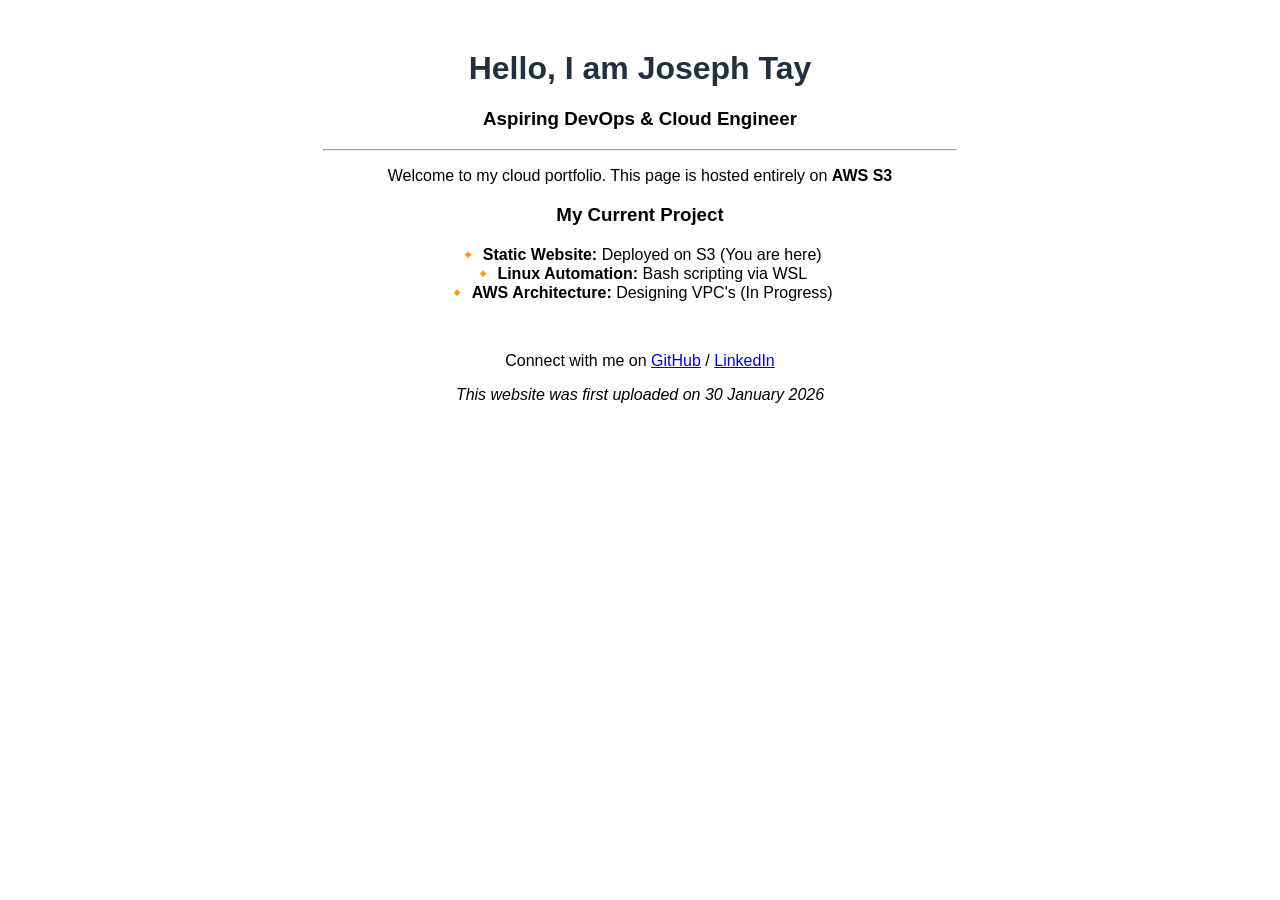
==== index.html @ 8193d153 "minor edit" ====
<!DOCTYPE html>
<html>
    <head>

        <title> [Joseph Tay] - Cloud Portfolio </title>
                <meta charset="UTF-8">
        <style>
            body { font-family: sans-serif; text-align: center; margin-top: 50px; }
            h1 { color: #232f3e; } /* Amazon Dark Blue */
        </style>
    </head>

<body>
    
    <h1>Hello, I am Joseph Tay</h1>
    <h3>Aspiring DevOps & Cloud Engineer</h3>
    <hr width="50%">

    <p>
        Welcome to my cloud portfolio.
        This page is hosted entirely on <strong>AWS S3</strong>
    </p>

</p> 

<h3>My Current Project</h3>
<ul style="list-style-type: none; padding: 0;">
    <li>🔸 <strong> Static Website:</strong> Deployed on S3 (You are here)</li>
    <li>🔸 <strong>Linux Automation:</strong> Bash scripting via WSL</li>
    <li>🔸 <strong>AWS Architecture:</strong> Designing VPC's (In Progress)</li>
</ul>

  <br> 
  <p>
    Connect with me on
    <a href="https://github.com/galaxymeowaz" target="_blank">GitHub</a>
    /
    <a href="https://www.linkedin.com/in/joseph-tay-az/" target="_blank">LinkedIn</a> 
</p>

    <p><em>This website was first uploaded on 30 January 2026</em></p>

  </body>
  </html>
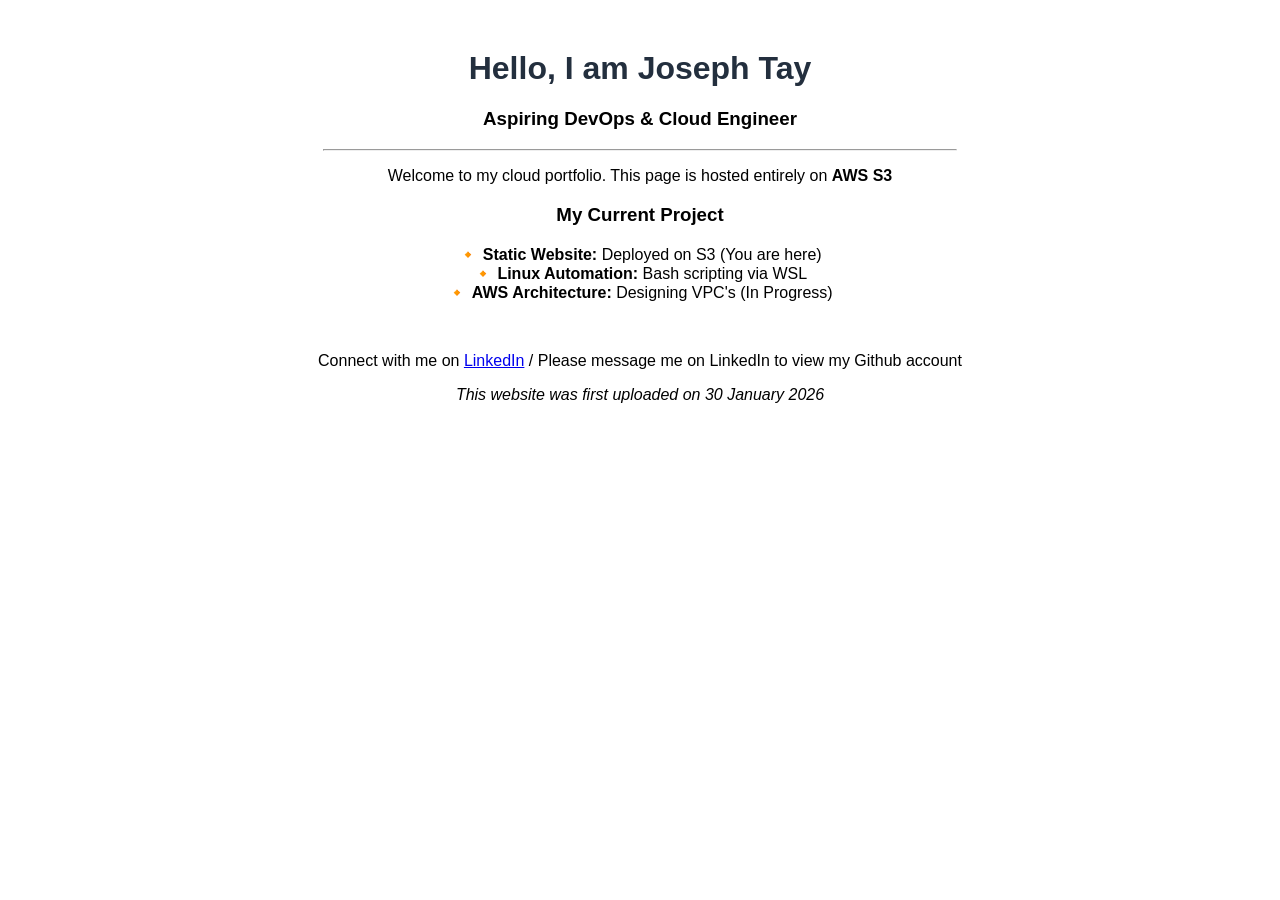
==== commit 61efb54e: "Removed GitHub link to website HTML" ====
--- a/index.html
+++ b/index.html
@@ -33,9 +33,10 @@
   <br> 
   <p>
     Connect with me on
-    <a href="https://github.com/galaxymeowaz" target="_blank">GitHub</a>
+    <a href="https://www.linkedin.com/in/joseph-tay-az/" target="_blank">LinkedIn</a> 
     /
-    <a href="https://www.linkedin.com/in/joseph-tay-az/" target="_blank">LinkedIn</a> 
+    Please message me on LinkedIn to view my Github account
+    
 </p>
 
     <p><em>This website was first uploaded on 30 January 2026</em></p>
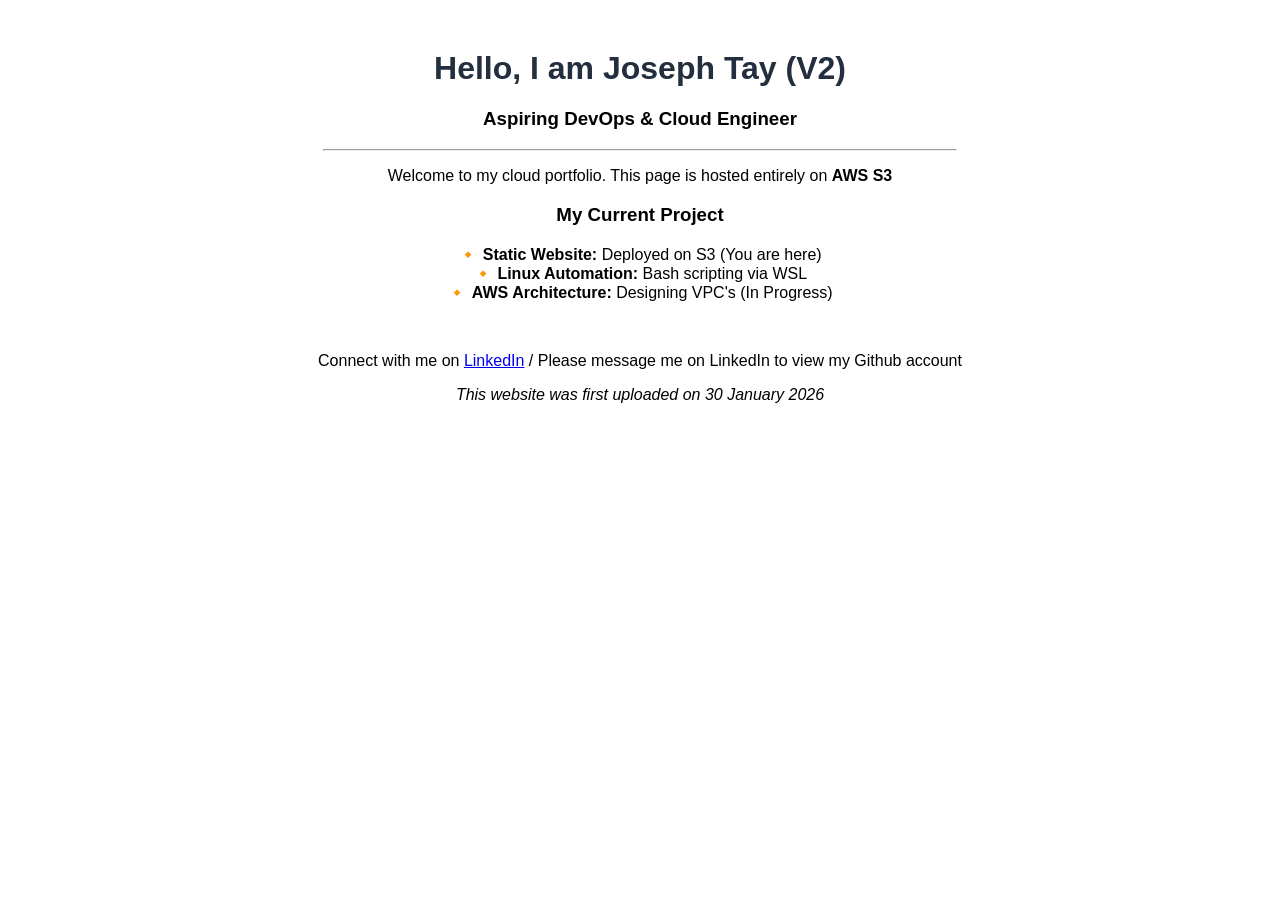
==== commit 0a3f03a7: "test: verify automated deployment" ====
--- a/index.html
+++ b/index.html
@@ -12,7 +12,7 @@
 
 <body>
     
-    <h1>Hello, I am Joseph Tay</h1>
+    <h1>Hello, I am Joseph Tay (V2)</h1>
     <h3>Aspiring DevOps & Cloud Engineer</h3>
     <hr width="50%">
 
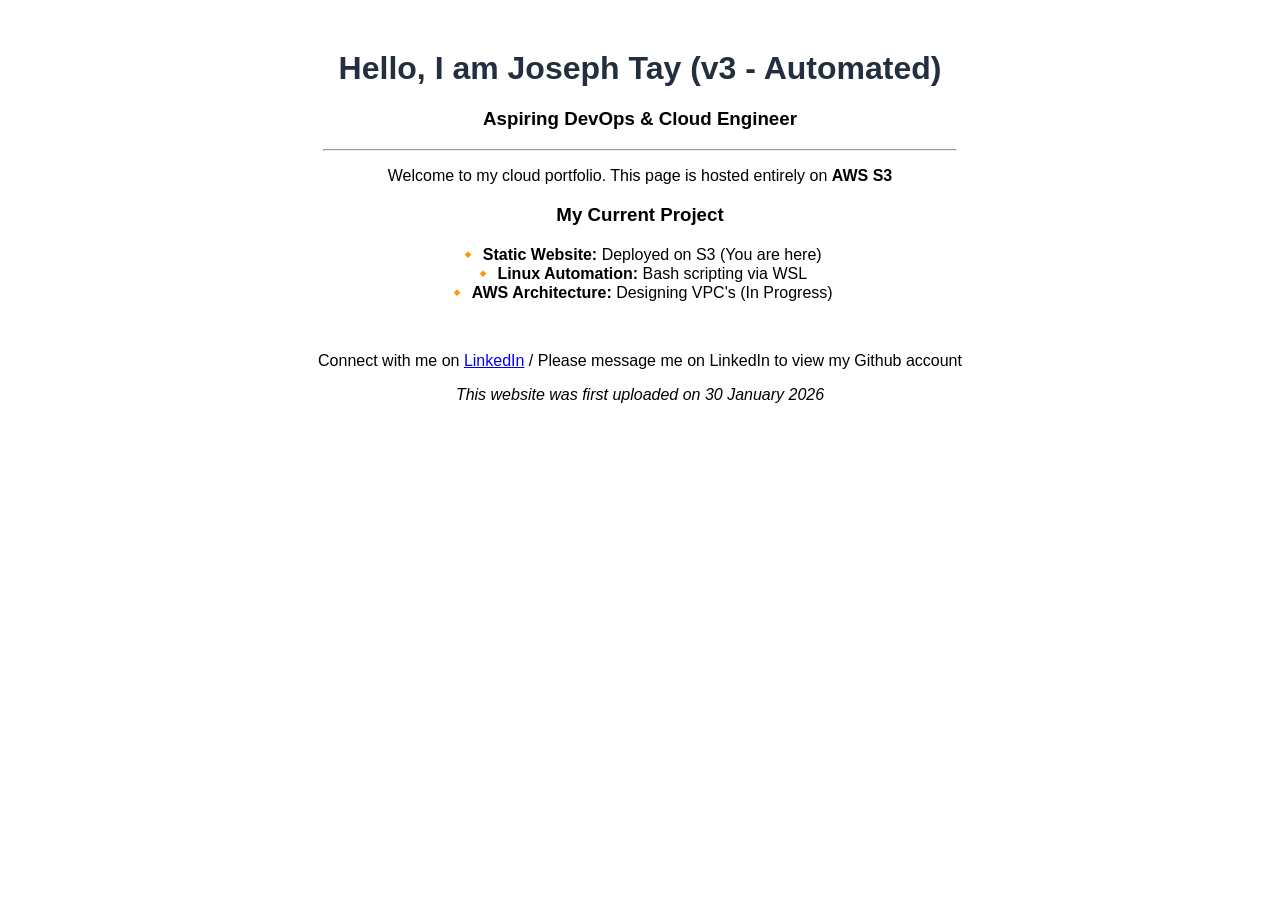
==== commit aefe9a46: "feat: added cache invalidation" ====
--- a/index.html
+++ b/index.html
@@ -12,7 +12,7 @@
 
 <body>
     
-    <h1>Hello, I am Joseph Tay (V2)</h1>
+    <h1>Hello, I am Joseph Tay (v3 - Automated)</h1>
     <h3>Aspiring DevOps & Cloud Engineer</h3>
     <hr width="50%">
 
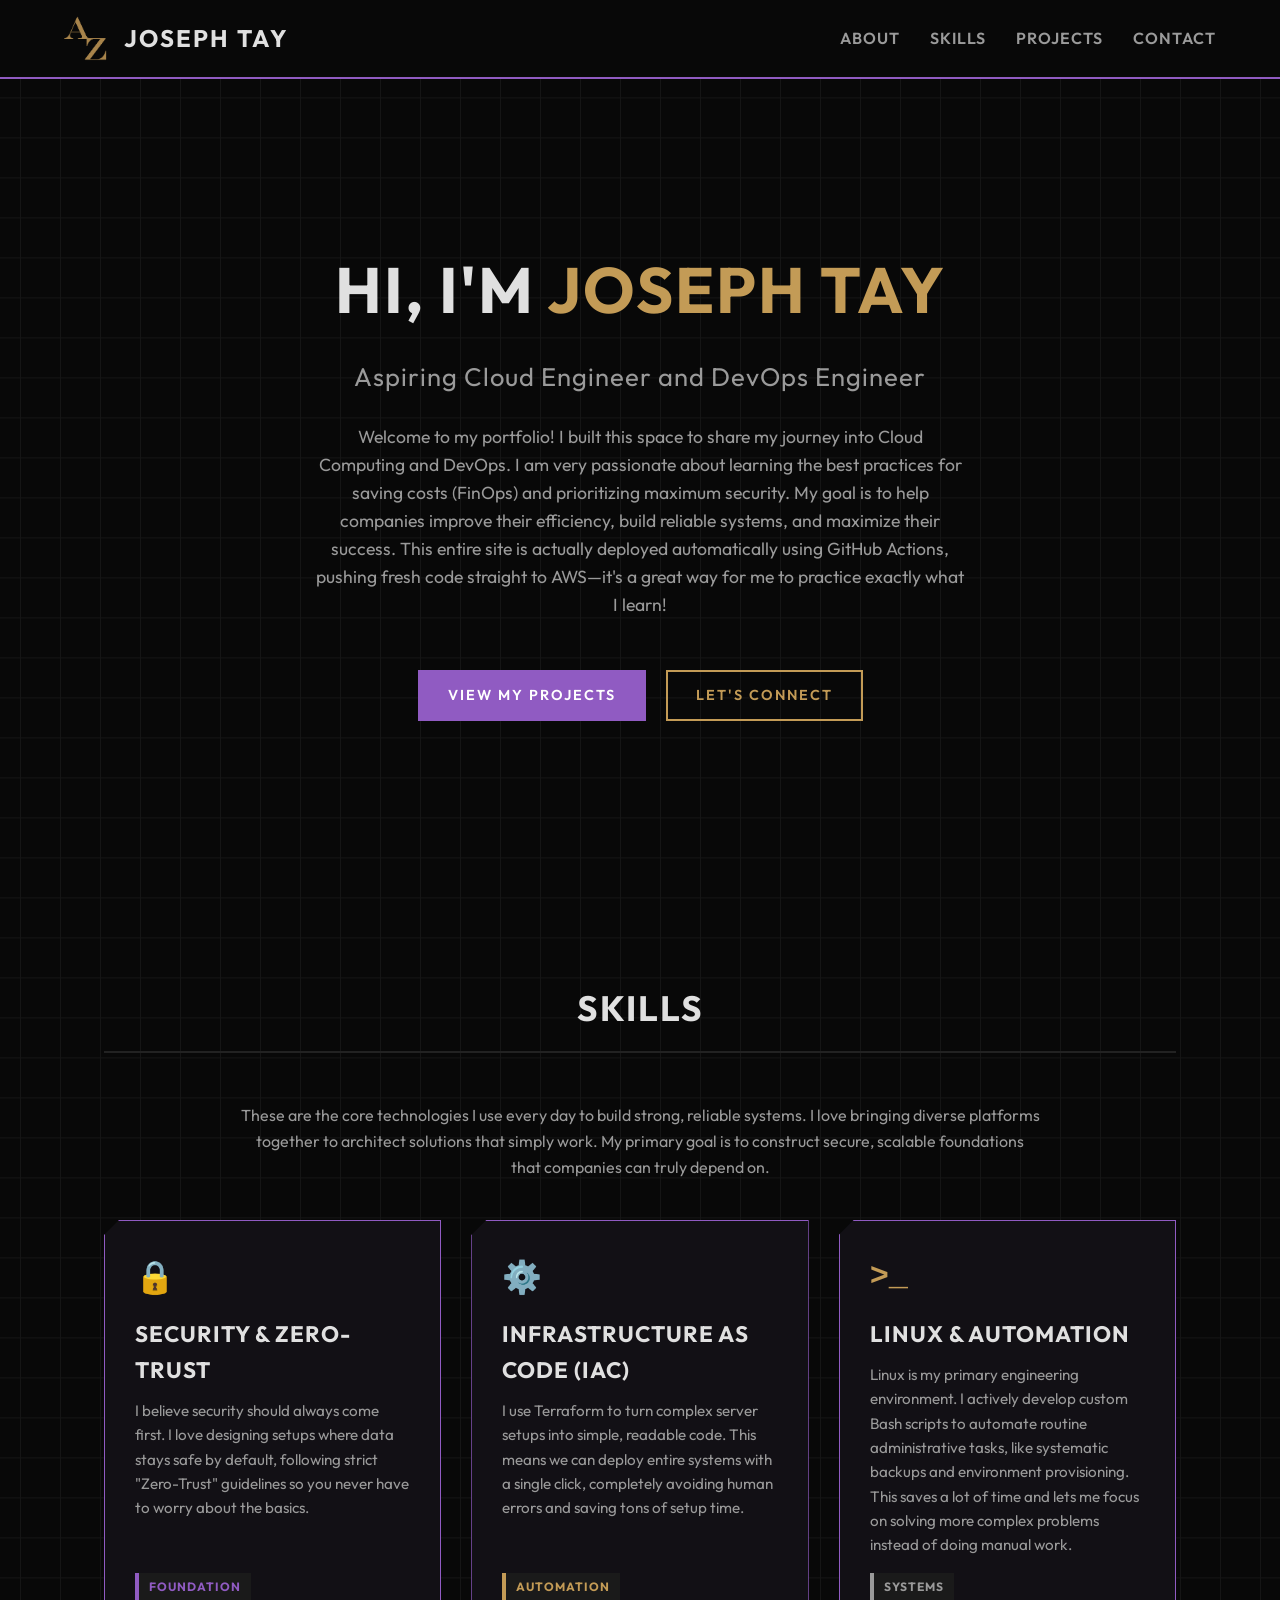
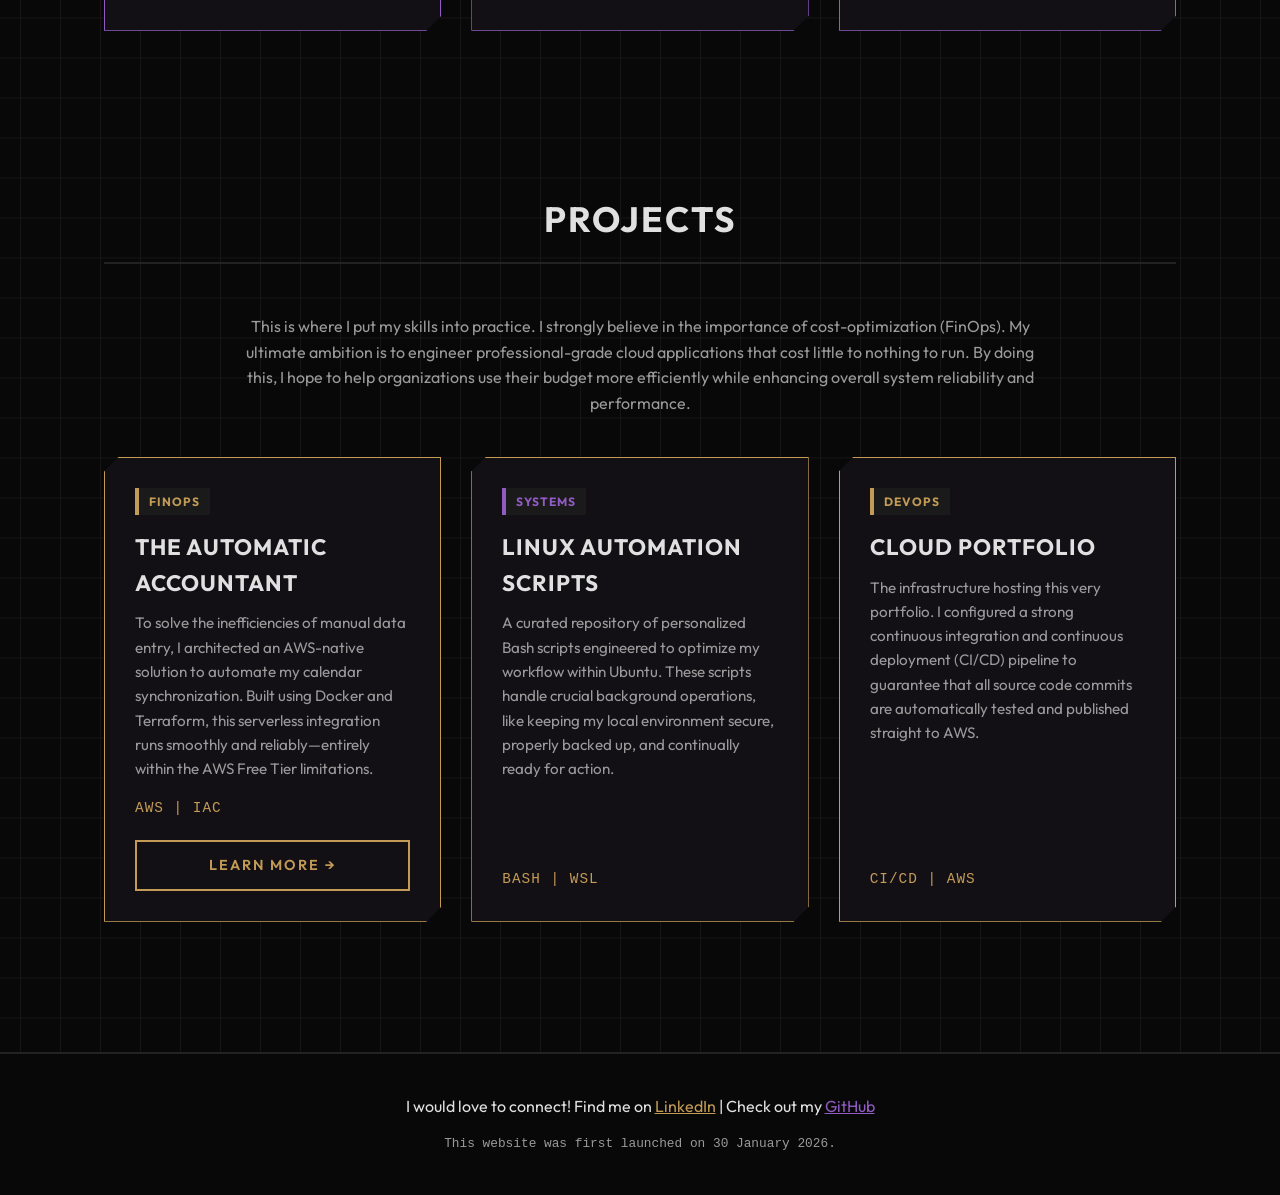
==== commit 203faab4: "Updated aztay.org website together with making other minor changes." ====
--- a/index.html
+++ b/index.html
@@ -1,45 +1,164 @@
 <!DOCTYPE html>
-<html>
-    <head>
+<html lang="en">
 
-        <title> [Joseph Tay] - Cloud Portfolio </title>
-                <meta charset="UTF-8">
-        <style>
-            body { font-family: sans-serif; text-align: center; margin-top: 50px; }
-            h1 { color: #232f3e; } /* Amazon Dark Blue */
-        </style>
-    </head>
+<head>
+    <meta charset="UTF-8">
+    <meta name="viewport" content="width=device-width, initial-scale=1.0">
+    <title>Joseph Tay - Cloud Engineer & DevOps Portfolio</title>
+
+    <!-- SEO Meta Tags -->
+    <meta name="description"
+        content="Joseph Tay's professional portfolio. Discover my journey into Cloud Computing, DevOps, AWS architecture, Terraform, and zero-cost serverless applications.">
+    <meta name="keywords"
+        content="Joseph Tay, Cloud Engineer, DevOps Engineer, AWS, Terraform, Docker, FinOps, Cloud Portfolio, Serverless, Automation">
+    <meta name="author" content="Joseph Tay">
+
+    <!-- Open Graph / Social -->
+    <meta property="og:type" content="website">
+    <meta property="og:title" content="Joseph Tay - Cloud Engineer & DevOps Portfolio">
+    <meta property="og:description"
+        content="Welcome to my professional portfolio. Discover my journey into Cloud Computing, DevOps, AWS, and zero cost architecture.">
+    <meta property="og:site_name" content="Joseph Tay Portfolio">
+
+    <!-- Twitter -->
+    <meta name="twitter:card" content="summary_large_image">
+    <meta name="twitter:title" content="Joseph Tay - Cloud Engineer Portfolio">
+    <meta name="twitter:description"
+        content="Explore my Cloud Engineering projects, AWS infrastructure, and Terraform deployments.">
+
+    <link rel="icon" type="image/png" href="assets/AZ_Tay_Logo_New.png">
+    <link href="https://fonts.googleapis.com/css2?family=Outfit:wght@300;400;600;700&display=swap" rel="stylesheet">
+    <link rel="stylesheet" href="style.css">
+</head>
 
 <body>
-    
-    <h1>Hello, I am Joseph Tay (v3 - Automated)</h1>
-    <h3>Aspiring DevOps & Cloud Engineer</h3>
-    <hr width="50%">
+    <header class="navbar">
+        <a href="index.html" class="logo-container" style="text-decoration: none;">
+            <img src="assets/AZ_Tay_Logo_New.png" alt="AZ Tay Logo" class="logo">
+            <span class="logo-text">Joseph Tay</span>
+        </a>
+        <div class="menu-toggle" id="mobile-menu">
+            <span class="bar"></span>
+            <span class="bar"></span>
+            <span class="bar"></span>
+        </div>
+        <nav>
+            <ul class="nav-links" id="nav-links">
+                <li><a href="#about" class="nav-item">About</a></li>
+                <li><a href="#skills" class="nav-item">Skills</a></li>
+                <li><a href="#projects" class="nav-item">Projects</a></li>
+                <li><a href="https://www.linkedin.com/in/joseph-tay-az/" target="_blank" class="nav-item">Contact</a>
+                </li>
+            </ul>
+        </nav>
+    </header>
 
-    <p>
-        Welcome to my cloud portfolio.
-        This page is hosted entirely on <strong>AWS S3</strong>
-    </p>
+    <main>
+        <section id="about" class="hero">
+            <h1>Hi, I'm <span class="accent-gold">Joseph Tay</span></h1>
+            <h3>Aspiring Cloud Engineer and DevOps Engineer</h3>
+            <p>Welcome to my portfolio! I built this space to share my journey into Cloud Computing and DevOps. I am
+                very passionate about learning the best practices for saving costs (FinOps) and prioritizing maximum
+                security.
+                My goal is to help companies improve their efficiency, build reliable systems, and maximize their
+                success. This entire site is actually deployed automatically using GitHub Actions, pushing fresh code
+                straight to AWS—it's a great way for me to practice exactly what I learn!</p>
+            <div class="btn-group">
+                <a href="#projects" class="btn btn-primary">View My Projects</a>
+                <a href="https://www.linkedin.com/in/joseph-tay-az/" target="_blank" class="btn btn-secondary">Let's
+                    Connect</a>
+            </div>
+        </section>
 
-</p> 
+        <!-- SKILLS SECTION -->
+        <section id="skills" class="content-section">
+            <h2 class="section-title">Skills</h2>
+            <p
+                style="text-align: center; margin-bottom: 40px; color: var(--text-secondary); max-width: 800px; margin-left: auto; margin-right: auto;">
+                These are the core technologies I use every day to build strong, reliable systems. I love bringing
+                diverse platforms together to architect solutions that simply work. My primary goal is to construct
+                secure, scalable foundations that companies can truly depend on.
+            </p>
+            <div class="skills-grid">
+                <div class="skill-card hardware-box">
+                    <div class="skill-icon">🔒</div>
+                    <h3 class="skill-title">Security & Zero-Trust</h3>
+                    <p class="skill-desc">I believe security should always come first. I love designing setups where
+                        data stays safe by default, following strict "Zero-Trust" guidelines so you never have to worry
+                        about the basics.</p>
+                    <span class="badge badge-purple">FOUNDATION</span>
+                </div>
+                <div class="skill-card hardware-box">
+                    <div class="skill-icon">⚙️</div>
+                    <h3 class="skill-title">Infrastructure as Code (IaC)</h3>
+                    <p class="skill-desc">I use Terraform to turn complex server setups into simple, readable code. This
+                        means we can deploy entire systems with a single click, completely avoiding human errors and
+                        saving tons of setup time.</p>
+                    <span class="badge badge-gold">AUTOMATION</span>
+                </div>
+                <div class="skill-card hardware-box">
+                    <div class="skill-icon" style="font-family: monospace; font-weight: bold;">>_</div>
+                    <h3 class="skill-title">Linux & Automation</h3>
+                    <p class="skill-desc">Linux is my primary engineering environment. I actively develop custom
+                        Bash scripts to automate routine administrative tasks, like systematic backups and
+                        environment provisioning. This saves a lot of time and lets me focus on solving more complex
+                        problems instead of doing manual work.</p>
+                    <span class="badge badge-grey">SYSTEMS</span>
+                </div>
+            </div>
+        </section>
 
-<h3>My Current Project</h3>
-<ul style="list-style-type: none; padding: 0;">
-    <li>🔸 <strong> Static Website:</strong> Deployed on S3 (You are here)</li>
-    <li>🔸 <strong>Linux Automation:</strong> Bash scripting via WSL</li>
-    <li>🔸 <strong>AWS Architecture:</strong> Designing VPC's (In Progress)</li>
-</ul>
+        <!-- PROJECTS SECTION -->
+        <section id="projects" class="content-section">
+            <h2 class="section-title">Projects</h2>
+            <p
+                style="text-align: center; margin-bottom: 40px; color: var(--text-secondary); max-width: 800px; margin-left: auto; margin-right: auto;">
+                This is where I put my skills into practice. I strongly believe in the importance of cost-optimization
+                (FinOps). My ultimate ambition is to engineer professional-grade cloud applications that cost little to
+                nothing to run. By doing this, I hope to help organizations use their budget more efficiently while
+                enhancing overall system reliability and performance.
+            </p>
+            <div class="projects-grid">
+                <div class="project-card hardware-box cursor-pointer"
+                    onclick="window.location.href='automatic-accountant-details.html'">
+                    <span class="badge badge-gold" style="margin-top: 0; margin-bottom: 15px;">FINOPS</span>
+                    <h3 class="project-title">The Automatic Accountant</h3>
+                    <p class="project-desc">To solve the inefficiencies of manual data entry, I architected an
+                        AWS-native solution to automate my calendar synchronization. Built using Docker and Terraform,
+                        this serverless integration runs smoothly and reliably—entirely within the AWS Free Tier
+                        limitations.</p>
+                    <div class="tech-font" style="margin-top: 15px;">AWS | IaC</div>
+                    <a href="automatic-accountant-details.html" class="btn btn-secondary"
+                        style="margin-top: 20px; width: 100%; text-align: center;">Learn More &rarr;</a>
+                </div>
+                <div class="project-card hardware-box">
+                    <span class="badge badge-purple" style="margin-top: 0; margin-bottom: 15px;">SYSTEMS</span>
+                    <h3 class="project-title">Linux Automation Scripts</h3>
+                    <p class="project-desc">A curated repository of personalized Bash scripts engineered to optimize my
+                        workflow within Ubuntu. These scripts handle crucial background operations, like keeping
+                        my local environment secure, properly backed up, and continually ready for action.</p>
+                    <div class="tech-font" style="margin-top: 15px;">BASH | WSL</div>
+                </div>
+                <div class="project-card hardware-box">
+                    <span class="badge badge-gold" style="margin-top: 0; margin-bottom: 15px;">DEVOPS</span>
+                    <h3 class="project-title">Cloud Portfolio</h3>
+                    <p class="project-desc">The infrastructure hosting this very portfolio. I configured a strong
+                        continuous integration and continuous deployment (CI/CD) pipeline to guarantee that all source
+                        code commits are automatically tested and published straight to AWS.</p>
+                    <div class="tech-font" style="margin-top: 15px;">CI/CD | AWS</div>
+                </div>
+            </div>
+        </section>
+    </main>
 
-  <br> 
-  <p>
-    Connect with me on
-    <a href="https://www.linkedin.com/in/joseph-tay-az/" target="_blank">LinkedIn</a> 
-    /
-    Please message me on LinkedIn to view my Github account
-    
-</p>
+    <footer>
+        <p>I would love to connect! Find me on <a href="https://www.linkedin.com/in/joseph-tay-az/" target="_blank"
+                class="accent-gold">LinkedIn</a> | Check out my <a href="https://github.com/galaxymeowaz"
+                target="_blank" class="accent-purple">GitHub</a></p>
+        <p class="footer-note">This website was first launched on 30 January 2026.</p>
+    </footer>
 
-    <p><em>This website was first uploaded on 30 January 2026</em></p>
+    <script src="script.js"></script>
+</body>
 
-  </body>
-  </html>+</html>
--- a/style.css
+++ b/style.css
@@ -0,0 +1,517 @@
+/* Typography and General Setup */
+:root {
+    --bg-dark: #080808;
+    /* Pure dark base for Tron aesthetic */
+    --pane-bg: #121015;
+    /* Solid dark, no transparency/blur */
+    --pane-border: #c39b56;
+    /* Solid gold/brass border for steampunk */
+
+    --accent-gold: #c39b56;
+    --accent-purple: #905bc2;
+    --text-primary: #e0e0e0;
+    --text-secondary: #9a9a9a;
+}
+
+* {
+    margin: 0;
+    padding: 0;
+    box-sizing: border-box;
+}
+
+html {
+    scroll-behavior: auto;
+    /* Removed smooth scroll if it causes lag */
+}
+
+body {
+    font-family: 'Outfit', sans-serif;
+    background-color: var(--bg-dark);
+    /* Sharp, high-contrast grid lines, NO linear gradients parsing every frame */
+    background-image:
+        linear-gradient(#151515 1px, transparent 1px),
+        linear-gradient(90deg, #151515 1px, transparent 1px);
+    background-size: 40px 40px;
+    background-position: center center;
+    color: var(--text-primary);
+    line-height: 1.6;
+    overflow-x: hidden;
+}
+
+/* Scrollbar Styling */
+::-webkit-scrollbar {
+    width: 10px;
+}
+
+::-webkit-scrollbar-track {
+    background: var(--bg-dark);
+    border-left: 1px solid #1f1f1f;
+}
+
+::-webkit-scrollbar-thumb {
+    background: var(--accent-purple);
+    border-radius: 0;
+    /* Sharp corners */
+}
+
+::-webkit-scrollbar-thumb:hover {
+    background: var(--accent-gold);
+}
+
+/* Typography Utility */
+.accent-gold {
+    color: var(--accent-gold);
+    /* No text shadow */
+}
+
+.accent-purple {
+    color: var(--accent-purple);
+}
+
+.tech-font {
+    font-family: 'Consolas', 'Courier New', monospace;
+    font-size: 0.9em;
+    color: var(--accent-gold);
+    text-transform: uppercase;
+    letter-spacing: 1px;
+}
+
+/* Hardware Box (Replaces Glass Panel) */
+.hardware-box {
+    background: var(--pane-bg);
+    border: 1px solid var(--pane-border);
+    /* Cut corner effect via clip-path for Tron/Steampunk hybrid */
+    clip-path: polygon(15px 0, 100% 0, 100% calc(100% - 15px), calc(100% - 15px) 100%, 0 100%, 0 15px);
+    position: relative;
+    box-shadow: none;
+    /* No laggy box-shadows */
+    transition: transform 0.1s ease-out;
+    /* Ultra fast transition */
+}
+
+/* Navbar */
+.navbar {
+    position: fixed;
+    top: 0;
+    width: 100%;
+    padding: 1rem 5%;
+    display: flex;
+    justify-content: space-between;
+    align-items: center;
+    z-index: 1000;
+    background: #080808;
+    /* Solid color, no backdrop-filter blur! */
+    border-bottom: 2px solid var(--accent-purple);
+}
+
+.logo-container {
+    display: flex;
+    align-items: center;
+    gap: 15px;
+}
+
+.logo {
+    width: 45px;
+    height: auto;
+}
+
+.logo-text {
+    font-size: 1.5rem;
+    font-weight: 700;
+    color: var(--text-primary);
+    letter-spacing: 2px;
+    text-transform: uppercase;
+}
+
+.nav-links {
+    list-style: none;
+    display: flex;
+    gap: 30px;
+}
+
+.nav-links a {
+    text-decoration: none;
+    color: var(--text-secondary);
+    font-weight: 600;
+    text-transform: uppercase;
+    letter-spacing: 1px;
+    transition: color 0.2s;
+}
+
+.nav-links a:hover {
+    color: var(--accent-gold);
+}
+
+/* Mobile Menu Toggle */
+.menu-toggle {
+    display: none;
+    flex-direction: column;
+    justify-content: space-between;
+    width: 30px;
+    height: 21px;
+    cursor: pointer;
+    z-index: 2000;
+    margin-top: 5px;
+    /* Adjust alignment to visual center alongside logo */
+    margin-left: auto;
+    margin-right: 15px;
+}
+
+.menu-toggle .bar {
+    height: 3px;
+    width: 100%;
+    background-color: var(--accent-gold);
+    border-radius: 0;
+    transition: all 0.3s ease;
+}
+
+/* Buttons */
+.btn-group {
+    display: flex;
+    gap: 20px;
+    justify-content: center;
+    margin-top: 50px;
+    /* Centered and lowered */
+}
+
+.btn {
+    padding: 12px 28px;
+    border-radius: 0;
+    /* Sharp mechanical corners */
+    text-decoration: none;
+    font-weight: 600;
+    letter-spacing: 2px;
+    text-transform: uppercase;
+    font-size: 0.9rem;
+    transition: background 0.2s, color 0.2s;
+    cursor: pointer;
+    border: 2px solid transparent;
+}
+
+.btn-primary {
+    background: var(--accent-purple);
+    color: #fff;
+}
+
+.btn-primary:hover {
+    background: var(--bg-dark);
+    color: var(--accent-purple);
+    border-color: var(--accent-purple);
+}
+
+.btn-secondary {
+    background: transparent;
+    color: var(--accent-gold);
+    border-color: var(--accent-gold);
+}
+
+.btn-secondary:hover {
+    background: var(--accent-gold);
+    color: var(--bg-dark);
+}
+
+/* Badges */
+.badge {
+    display: inline-block;
+    padding: 4px 10px;
+    border-radius: 0;
+    /* Sharp */
+    font-size: 0.75rem;
+    letter-spacing: 1px;
+    text-transform: uppercase;
+    font-weight: 700;
+    margin-top: 15px;
+    border-left: 4px solid;
+}
+
+.badge-gold {
+    background: #1a1a1a;
+    color: var(--accent-gold);
+    border-left-color: var(--accent-gold);
+}
+
+.badge-purple {
+    background: #1a1a1a;
+    color: var(--accent-purple);
+    border-left-color: var(--accent-purple);
+}
+
+.badge-grey {
+    background: #1a1a1a;
+    color: var(--text-secondary);
+    border-left-color: var(--text-secondary);
+}
+
+/* Hero Section */
+.hero {
+    min-height: 100vh;
+    display: flex;
+    flex-direction: column;
+    justify-content: center;
+    align-items: center;
+    text-align: center;
+    padding: 100px 5% 40px;
+    /* Added significant padding-top so the fixed header doesn't cover title */
+    margin: 0 auto;
+    position: relative;
+    max-width: 900px;
+    background: transparent;
+    border: none;
+}
+
+.hero h1 {
+    font-size: 4rem;
+    font-weight: 700;
+    text-transform: uppercase;
+    letter-spacing: 2px;
+    margin-bottom: 15px;
+}
+
+.hero h3 {
+    font-size: 1.6rem;
+    font-weight: 400;
+    color: var(--text-secondary);
+    margin-bottom: 25px;
+    letter-spacing: 1px;
+}
+
+.hero p {
+    font-size: 1.1rem;
+    max-width: 650px;
+    color: var(--text-secondary);
+}
+
+/* Section Common */
+.content-section {
+    padding: 80px 5%;
+    max-width: 1200px;
+    margin: 0 auto;
+}
+
+.section-title {
+    font-size: 2.2rem;
+    text-align: center;
+    margin-bottom: 50px;
+    text-transform: uppercase;
+    letter-spacing: 2px;
+    border-bottom: 2px solid #222;
+    padding-bottom: 15px;
+}
+
+/* Projects Grid */
+.projects-grid,
+.skills-grid {
+    display: grid;
+    grid-template-columns: repeat(auto-fit, minmax(280px, 1fr));
+    gap: 30px;
+}
+
+.project-card,
+.skill-card {
+    padding: 30px;
+    display: flex;
+    flex-direction: column;
+    align-items: flex-start;
+}
+
+.project-card:hover {
+    transform: scale(1.02);
+    /* Very subtle, no heavy shadow calculation */
+    border-color: var(--accent-purple);
+}
+
+.cursor-pointer {
+    cursor: pointer;
+}
+
+.project-icon,
+.skill-icon {
+    font-size: 2rem;
+    margin-bottom: 15px;
+    color: var(--accent-gold);
+}
+
+.project-title,
+.skill-title {
+    font-size: 1.4rem;
+    margin-bottom: 10px;
+    text-transform: uppercase;
+    letter-spacing: 1px;
+}
+
+.project-desc,
+.skill-desc {
+    color: var(--text-secondary);
+    font-size: 0.95rem;
+    flex-grow: 1;
+}
+
+/* Skills/Linux Section Specifics */
+.skill-card {
+    border-color: var(--accent-purple);
+}
+
+.skill-card:hover {
+    border-color: var(--accent-gold);
+}
+
+/* Account Details Page Adjustments */
+.details-page {
+    padding-top: 120px;
+    max-width: 1000px;
+    margin: 0 auto;
+    padding-bottom: 100px;
+    padding-left: 5%;
+    padding-right: 5%;
+}
+
+.details-content {
+    padding: 50px;
+    margin-top: 30px;
+    border-top: 4px solid var(--accent-gold);
+    /* Solid mechanical top */
+}
+
+.details-content h1 {
+    margin-bottom: 20px;
+    font-size: 3rem;
+    text-transform: uppercase;
+}
+
+.details-content h2 {
+    margin-top: 40px;
+    margin-bottom: 20px;
+    color: var(--accent-purple);
+    font-size: 1.6rem;
+    text-transform: uppercase;
+    border-left: 4px solid var(--accent-gold);
+    padding-left: 15px;
+}
+
+.details-content p {
+    margin-bottom: 20px;
+    font-size: 1.1rem;
+    color: var(--text-secondary);
+}
+
+.details-content ul {
+    margin-bottom: 25px;
+    padding-left: 20px;
+    color: var(--text-secondary);
+}
+
+.details-content li {
+    margin-bottom: 10px;
+}
+
+.details-content a {
+    color: var(--accent-gold);
+    text-decoration: none;
+    border-bottom: 1px solid var(--accent-gold);
+}
+
+.details-content a:hover {
+    background: var(--accent-gold);
+    color: #000;
+}
+
+.back-link {
+    display: inline-flex;
+    align-items: center;
+    gap: 10px;
+    color: var(--text-secondary);
+    text-decoration: none;
+    font-weight: 600;
+    text-transform: uppercase;
+    letter-spacing: 1px;
+}
+
+.back-link:hover {
+    color: var(--accent-gold);
+}
+
+/* Optimized Animations (Opacity Only) */
+.reveal-item {
+    opacity: 0;
+    /* Only transition opacity, no transforms to prevent GPU layout recalculations */
+    transition: opacity 0.4s ease-in;
+}
+
+.reveal-item.revealed {
+    opacity: 1;
+}
+
+/* Footer */
+footer {
+    text-align: center;
+    padding: 40px 20px;
+    border-top: 2px solid #222;
+    margin-top: 50px;
+    background: #080808;
+}
+
+.footer-note {
+    font-size: 0.8rem;
+    color: var(--text-secondary);
+    margin-top: 15px;
+    font-family: 'Consolas', monospace;
+}
+
+/* Responsive Design */
+@media (max-width: 768px) {
+    .menu-toggle {
+        display: flex;
+    }
+
+    .nav-links {
+        position: fixed;
+        top: 0;
+        right: -100%;
+        height: 100vh;
+        width: 100%;
+        background-color: var(--bg-dark);
+        display: flex;
+        flex-direction: column;
+        justify-content: center;
+        align-items: center;
+        /* Center the links again */
+        padding-right: 0;
+        /* Remove right padding since it's centered */
+        transition: right 0.4s ease;
+        z-index: 1500;
+        border-left: 2px solid var(--accent-purple);
+        /* Add back purple grid lines much stronger, as per user request */
+        background-image:
+            linear-gradient(rgba(144, 91, 194, 0.4) 1px, transparent 1px),
+            linear-gradient(90deg, rgba(144, 91, 194, 0.4) 1px, transparent 1px);
+        background-size: 40px 40px;
+    }
+
+    .nav-links.active {
+        right: 0;
+    }
+
+    .nav-links li {
+        margin: 20px 0;
+    }
+
+    .hero h1 {
+        flex-direction: column;
+        width: 100%;
+    }
+
+    .btn-group {
+        flex-direction: column;
+        align-items: center;
+        width: 100%;
+    }
+
+    .btn {
+        width: 100%;
+        text-align: center;
+    }
+
+    .details-content {
+        padding: 30px 20px;
+    }
+}
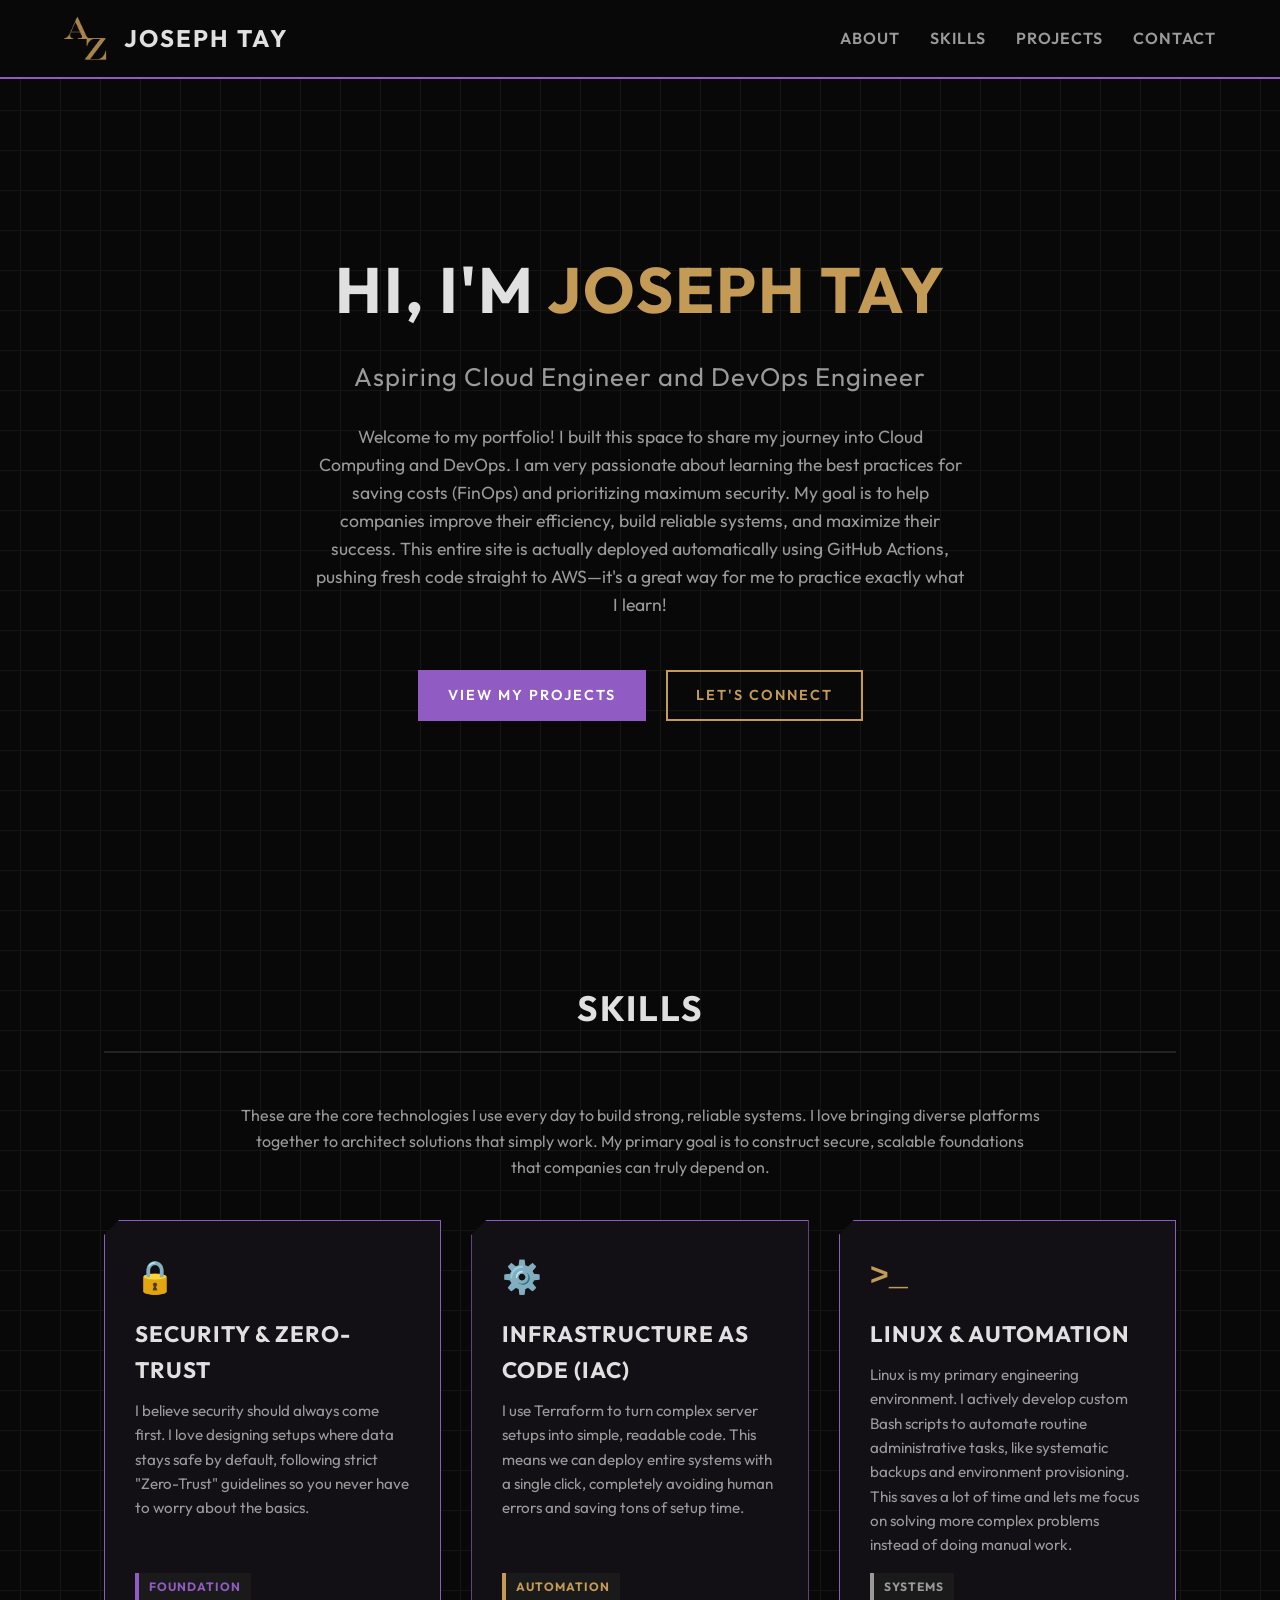
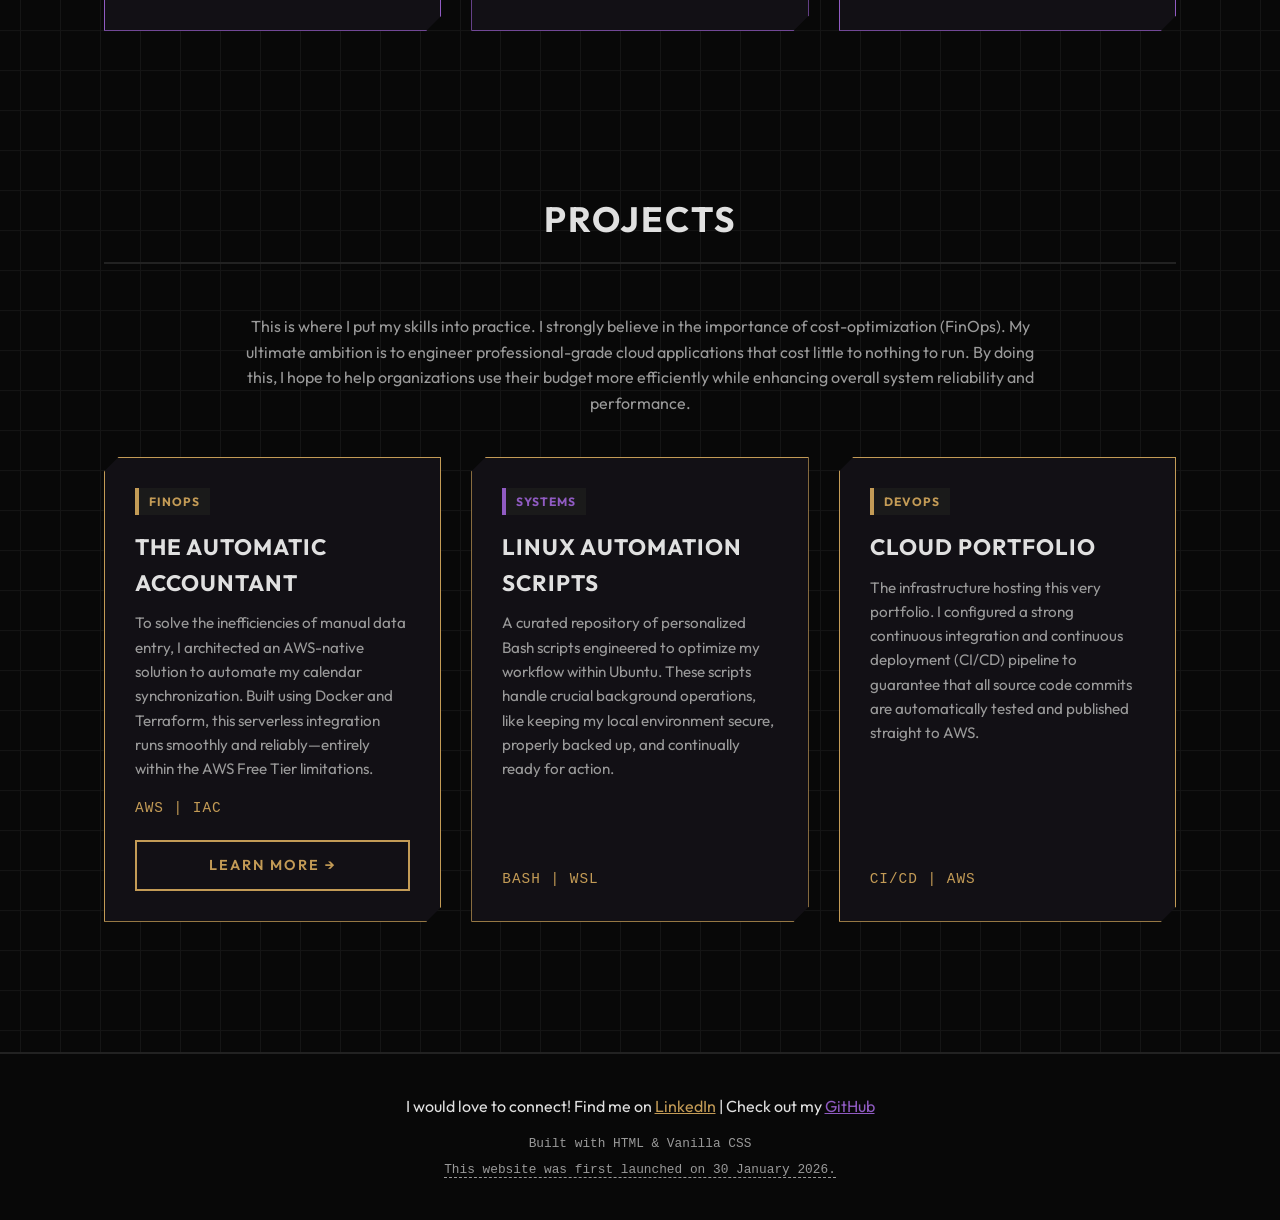
==== commit d997d368: "V12:" ====
--- a/index.html
+++ b/index.html
@@ -33,7 +33,7 @@
 
 <body>
     <header class="navbar">
-        <a href="index.html" class="logo-container" style="text-decoration: none;">
+        <a href="/" class="logo-container" style="text-decoration: none;">
             <img src="assets/AZ_Tay_Logo_New.png" alt="AZ Tay Logo" class="logo">
             <span class="logo-text">Joseph Tay</span>
         </a>
@@ -155,7 +155,12 @@
         <p>I would love to connect! Find me on <a href="https://www.linkedin.com/in/joseph-tay-az/" target="_blank"
                 class="accent-gold">LinkedIn</a> | Check out my <a href="https://github.com/galaxymeowaz"
                 target="_blank" class="accent-purple">GitHub</a></p>
-        <p class="footer-note">This website was first launched on 30 January 2026.</p>
+        <p class="footer-note">Built with HTML & Vanilla CSS</p>
+        <p class="footer-note" style="margin-top: 5px;">
+            <a href="assets/AZ_Tay_website_30_Jan_2026.png" target="_blank"
+                style="color: var(--text-secondary); text-decoration: none; border-bottom: 1px dashed var(--text-secondary);">This
+                website was first launched on 30 January 2026.</a>
+        </p>
     </footer>
 
     <script src="script.js"></script>
--- a/style.css
+++ b/style.css
@@ -392,6 +392,12 @@
     margin-bottom: 20px;
     font-size: 1.1rem;
     color: var(--text-secondary);
+}
+
+.details-content img,
+.details-content pre {
+    max-width: 100%;
+    overflow-x: auto;
 }
 
 .details-content ul {
@@ -495,6 +501,10 @@
         margin: 20px 0;
     }
 
+    .nav-links a {
+        color: #fff;
+    }
+
     .hero h1 {
         flex-direction: column;
         width: 100%;
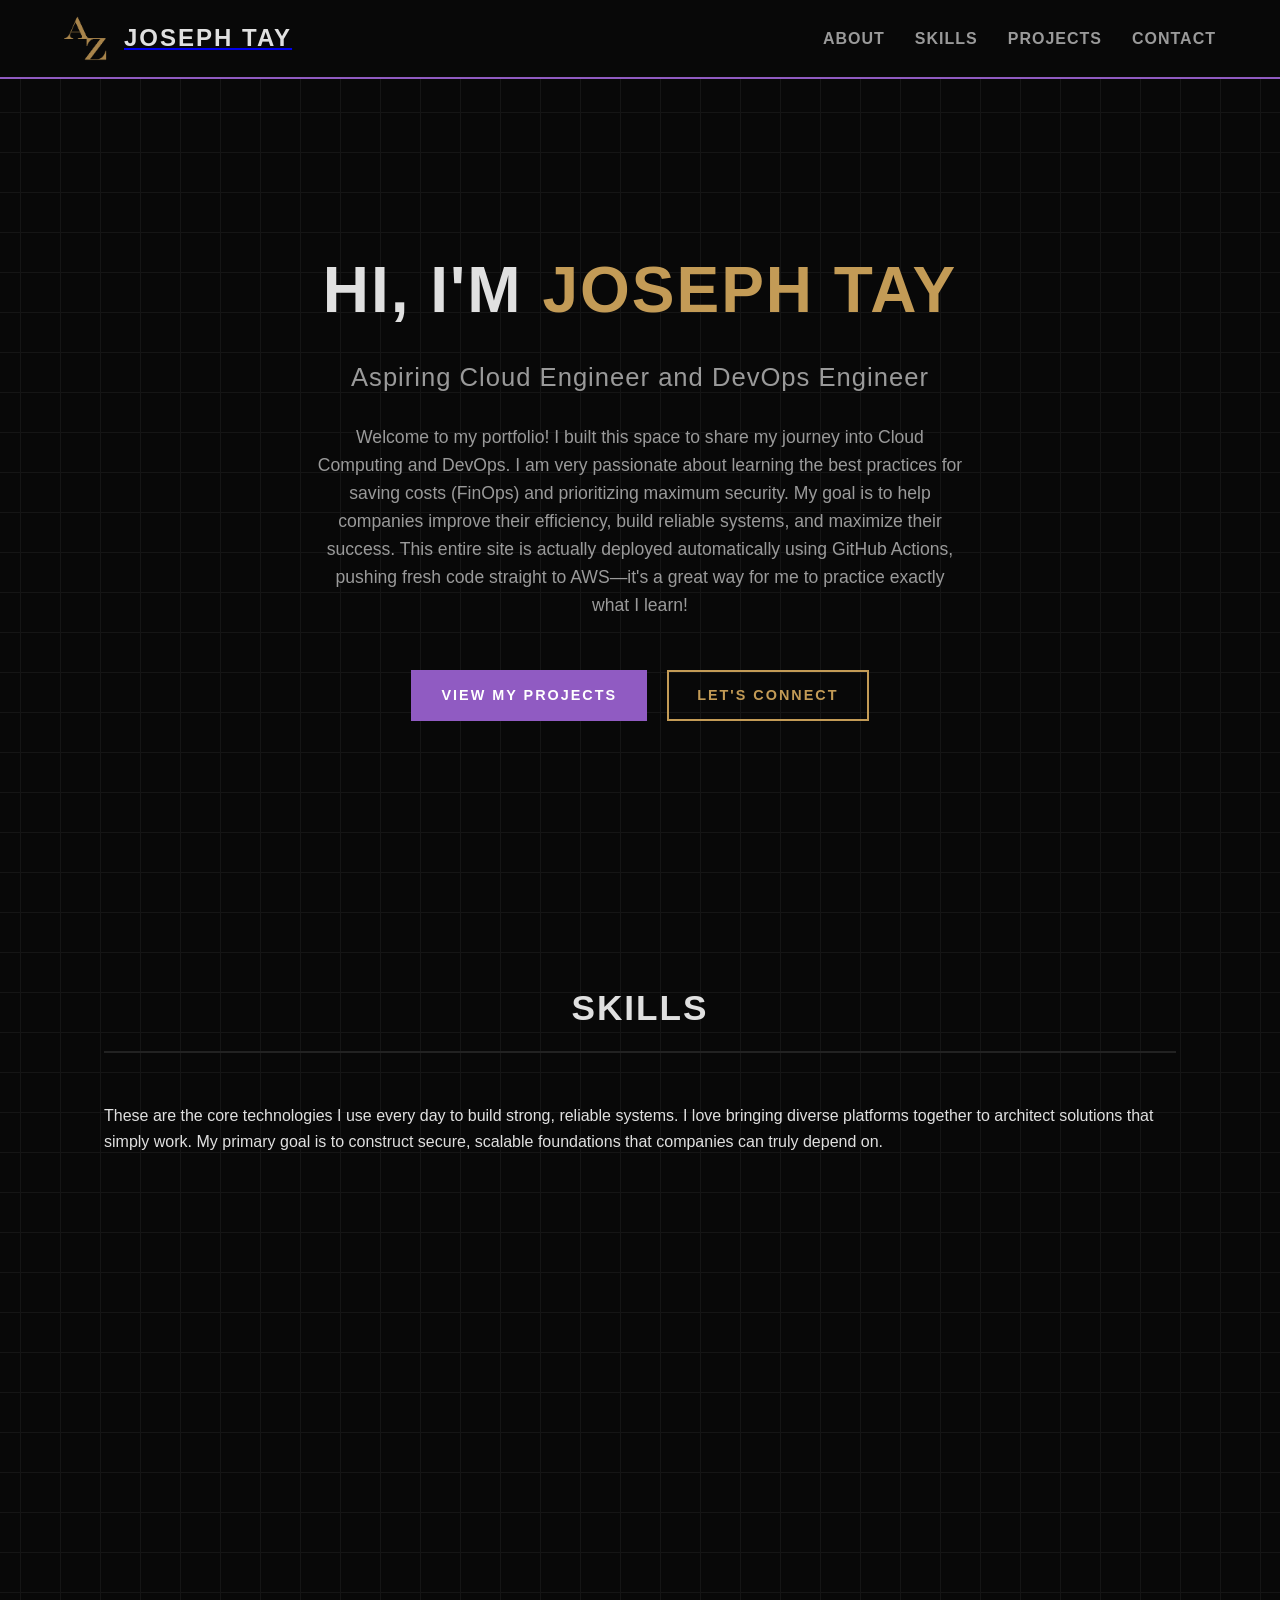
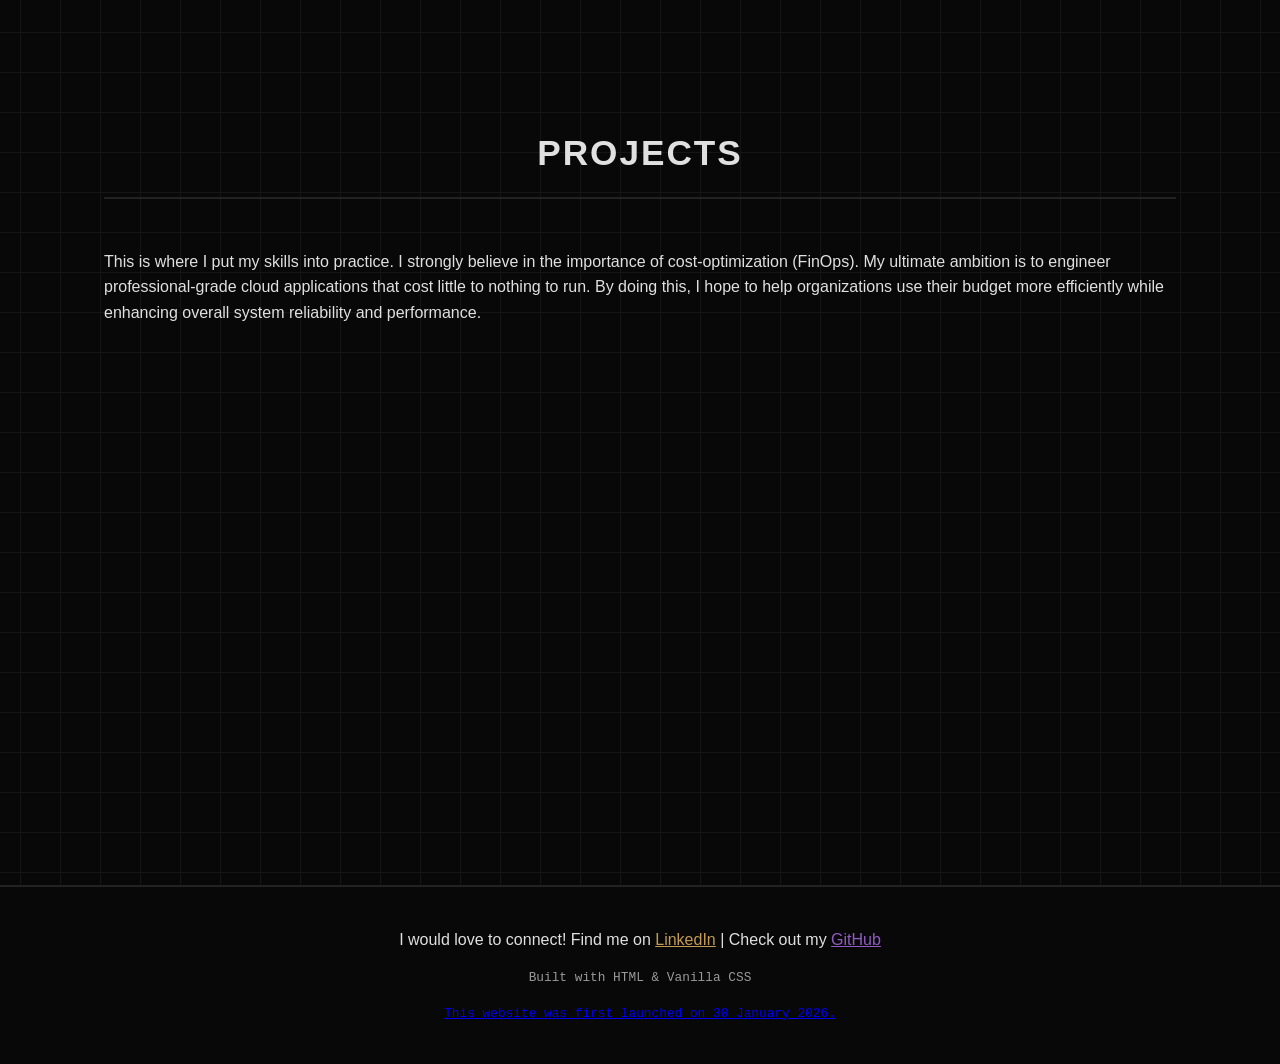
==== commit fb6bb32b: "Security:" ====
--- a/index.html
+++ b/index.html
@@ -12,6 +12,12 @@
     <meta name="keywords"
         content="Joseph Tay, Cloud Engineer, DevOps Engineer, AWS, Terraform, Docker, FinOps, Cloud Portfolio, Serverless, Automation">
     <meta name="author" content="Joseph Tay">
+
+    <!-- Security Headers -->
+    <meta http-equiv="Content-Security-Policy"
+        content="default-src 'self'; script-src 'self'; style-src 'self' https://fonts.googleapis.com; font-src 'self' https://fonts.gstatic.com; img-src 'self' data:; connect-src 'none';">
+    <meta http-equiv="X-Content-Type-Options" content="nosniff">
+    <meta http-equiv="Referrer-Policy" content="strict-origin-when-cross-origin">
 
     <!-- Open Graph / Social -->
     <meta property="og:type" content="website">
@@ -47,7 +53,8 @@
                 <li><a href="#about" class="nav-item">About</a></li>
                 <li><a href="#skills" class="nav-item">Skills</a></li>
                 <li><a href="#projects" class="nav-item">Projects</a></li>
-                <li><a href="https://www.linkedin.com/in/joseph-tay-az/" target="_blank" class="nav-item">Contact</a>
+                <li><a href="https://www.linkedin.com/in/joseph-tay-az/" target="_blank" rel="noopener noreferrer"
+                        class="nav-item">Contact</a>
                 </li>
             </ul>
         </nav>
@@ -65,7 +72,8 @@
                 straight to AWS—it's a great way for me to practice exactly what I learn!</p>
             <div class="btn-group">
                 <a href="#projects" class="btn btn-primary">View My Projects</a>
-                <a href="https://www.linkedin.com/in/joseph-tay-az/" target="_blank" class="btn btn-secondary">Let's
+                <a href="https://www.linkedin.com/in/joseph-tay-az/" target="_blank" rel="noopener noreferrer"
+                    class="btn btn-secondary">Let's
                     Connect</a>
             </div>
         </section>
@@ -153,11 +161,12 @@
 
     <footer>
         <p>I would love to connect! Find me on <a href="https://www.linkedin.com/in/joseph-tay-az/" target="_blank"
-                class="accent-gold">LinkedIn</a> | Check out my <a href="https://github.com/galaxymeowaz"
-                target="_blank" class="accent-purple">GitHub</a></p>
+                rel="noopener noreferrer" class="accent-gold">LinkedIn</a> | Check out my <a
+                href="https://github.com/galaxymeowaz" target="_blank" rel="noopener noreferrer"
+                class="accent-purple">GitHub</a></p>
         <p class="footer-note">Built with HTML & Vanilla CSS</p>
         <p class="footer-note" style="margin-top: 5px;">
-            <a href="assets/AZ_Tay_website_30_Jan_2026.png" target="_blank"
+            <a href="assets/AZ_Tay_website_30_Jan_2026.png" target="_blank" rel="noopener noreferrer"
                 style="color: var(--text-secondary); text-decoration: none; border-bottom: 1px dashed var(--text-secondary);">This
                 website was first launched on 30 January 2026.</a>
         </p>
--- a/style.css
+++ b/style.css
@@ -22,11 +22,13 @@
 html {
     scroll-behavior: auto;
     /* Removed smooth scroll if it causes lag */
+    overflow-x: hidden;
 }
 
 body {
     font-family: 'Outfit', sans-serif;
     background-color: var(--bg-dark);
+    overflow-x: hidden;
     /* Sharp, high-contrast grid lines, NO linear gradients parsing every frame */
     background-image:
         linear-gradient(#151515 1px, transparent 1px),
@@ -522,6 +524,18 @@
     }
 
     .details-content {
-        padding: 30px 20px;
+        padding: 30px 15px;
+    }
+
+    /* Shrink the massive hero title so it doesn't overflow on phones */
+    .details-content h1 {
+        font-size: 1.8rem !important;
+        letter-spacing: 1px !important;
+        word-break: break-word;
+    }
+
+    /* Prevent any inner element from bursting wider than the screen */
+    .details-content * {
+        max-width: 100%;
     }
 }
